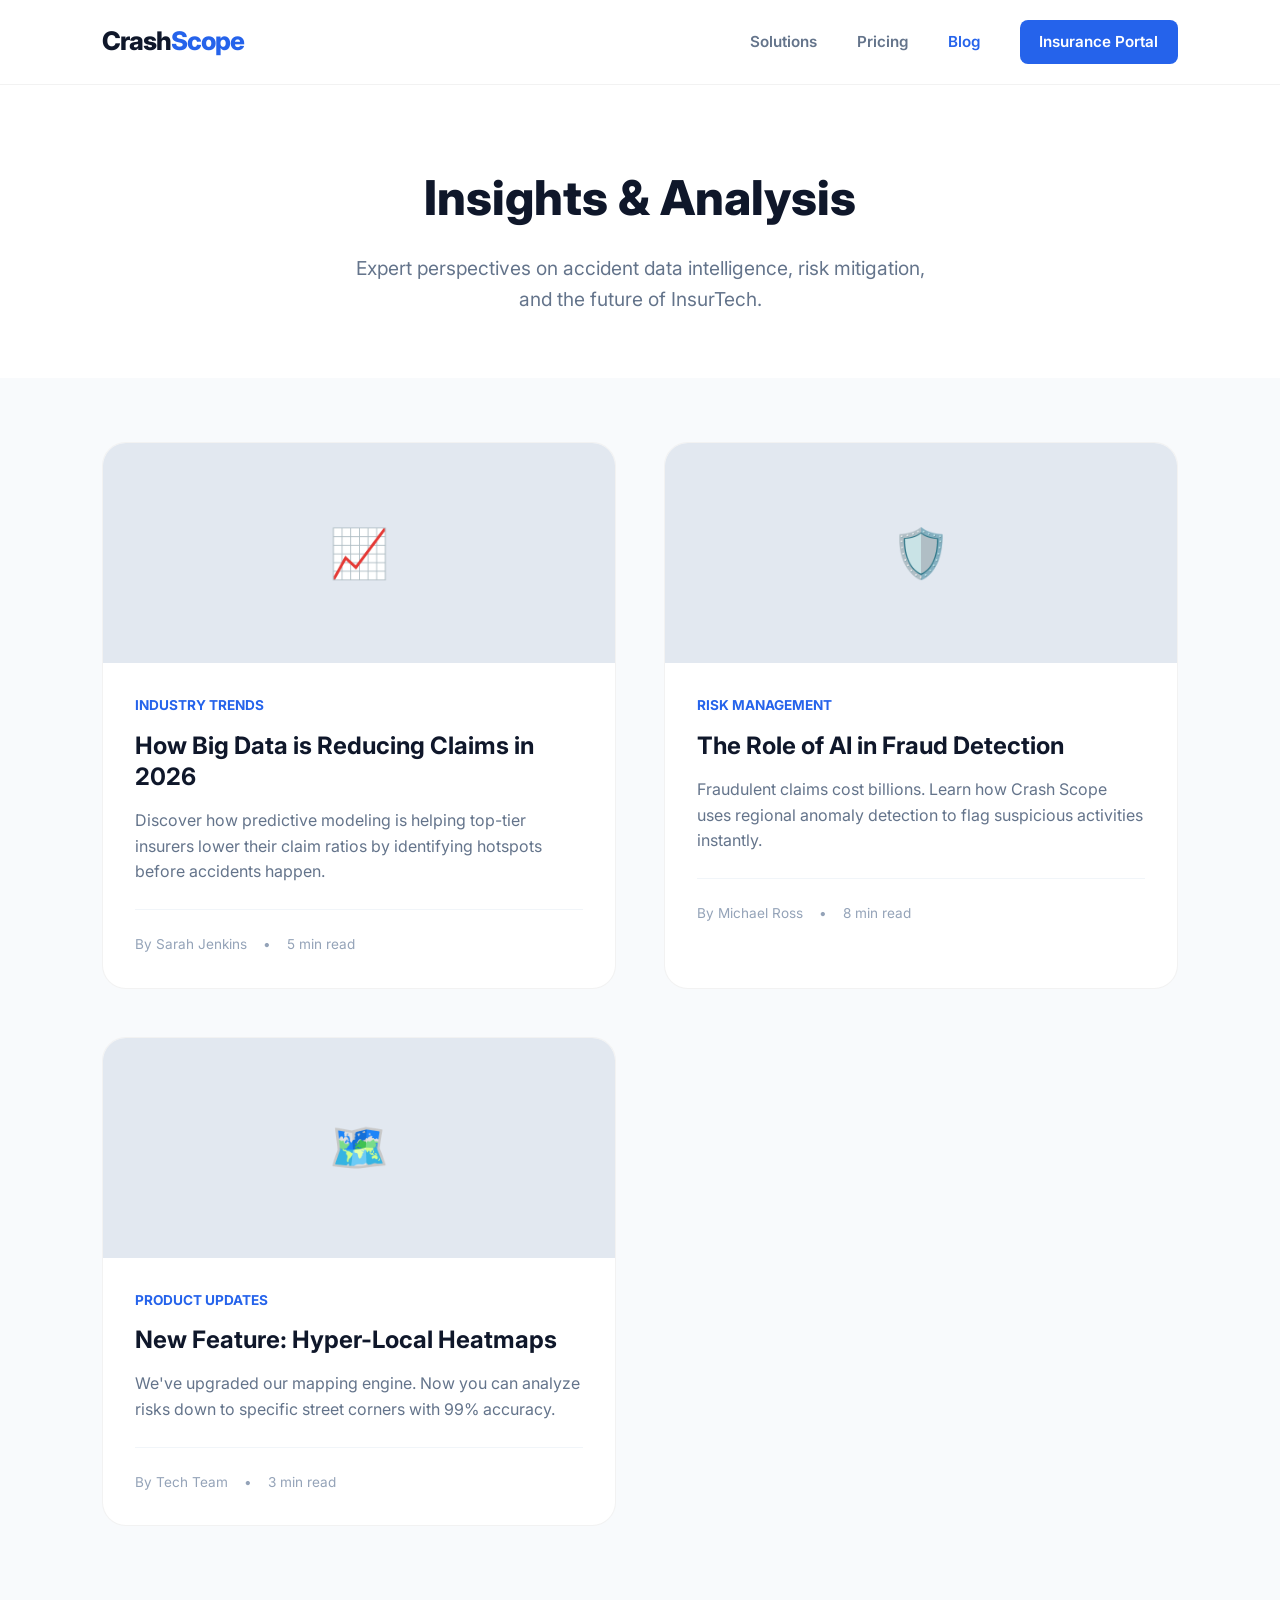
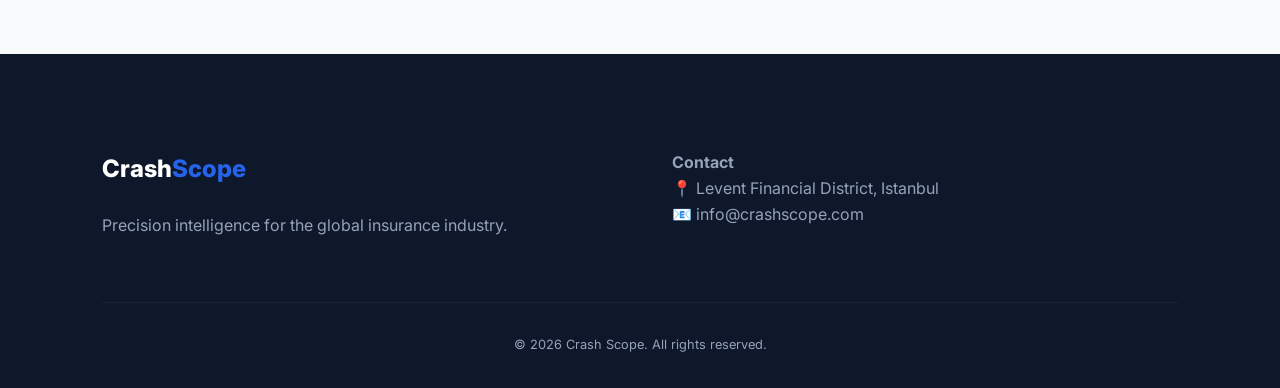
==== blog.html @ 92e64c14 "Create blog.html" ====
<!DOCTYPE html>
<html lang="en">
<head>
    <meta charset="UTF-8" />
    <meta name="viewport" content="width=device-width, initial-scale=1.0" />
    <title>Blog – Crash Scope Intelligence</title>
    <link href="https://fonts.googleapis.com/css2?family=Inter:wght@400;600;700;800&display=swap" rel="stylesheet">
    <style>
        :root { 
            --primary: #2563eb; 
            --primary-dark: #1d4ed8; 
            --secondary: #64748b; 
            --dark: #0f172a; 
            --light: #f8fafc; 
            --white: #ffffff; 
            --transition: all 0.3s cubic-bezier(0.4, 0, 0.2, 1); 
        }

        * { margin: 0; padding: 0; box-sizing: border-box; font-family: 'Inter', sans-serif; }
        body { background-color: var(--light); color: var(--dark); line-height: 1.6; }

        /* --- Navbar --- */
        .navbar { display: flex; justify-content: space-between; align-items: center; padding: 1.25rem 8%; background: rgba(255, 255, 255, 0.85); backdrop-filter: blur(15px); position: fixed; width: 100%; top: 0; z-index: 1000; border-bottom: 1px solid rgba(0,0,0,0.05); }
        .logo { font-size: 1.6rem; font-weight: 800; text-decoration: none; color: var(--dark); letter-spacing: -1px; } 
        .logo span { color: var(--primary); }
        nav { display: flex; align-items: center; gap: 2.5rem; }
        nav a { text-decoration: none; color: var(--secondary); font-weight: 600; font-size: 0.95rem; transition: var(--transition); }
        nav a:hover, nav a.active { color: var(--primary); }

        /* --- Blog Header --- */
        .blog-header { padding: 10rem 8% 4rem; text-align: center; background: white; }
        .blog-header h1 { font-size: 3rem; font-weight: 800; margin-bottom: 1rem; }
        .blog-header p { color: var(--secondary); font-size: 1.2rem; max-width: 600px; margin: 0 auto; }

        /* --- Blog Grid --- */
        .blog-container { padding: 4rem 8% 8rem; max-width: 1300px; margin: 0 auto; }
        .blog-grid { display: grid; grid-template-columns: repeat(auto-fit, minmax(350px, 1fr)); gap: 3rem; }

        .blog-card { background: var(--white); border-radius: 24px; overflow: hidden; border: 1px solid rgba(0,0,0,0.05); transition: var(--transition); cursor: pointer; display: flex; flex-direction: column; }
        .blog-card:hover { transform: translateY(-10px); box-shadow: 0 20px 40px rgba(0,0,0,0.05); border-color: var(--primary); }
        
        .blog-image { width: 100%; height: 220px; background: #e2e8f0; display: flex; align-items: center; justify-content: center; font-size: 3rem; }
        
        .blog-content { padding: 2rem; flex-grow: 1; }
        .blog-category { color: var(--primary); font-weight: 700; font-size: 0.85rem; text-transform: uppercase; margin-bottom: 0.8rem; display: block; }
        .blog-card h3 { font-size: 1.5rem; margin-bottom: 1rem; line-height: 1.3; }
        .blog-card p { color: var(--secondary); font-size: 1rem; margin-bottom: 1.5rem; }
        
        .blog-meta { display: flex; align-items: center; gap: 1rem; font-size: 0.85rem; color: #94a3b8; border-top: 1px solid #f1f5f9; padding-top: 1.5rem; }

        /* --- Footer --- */
        .footer { background: var(--dark); color: #94a3b8; padding: 6rem 8% 2rem; }
        .footer-grid { display: grid; grid-template-columns: repeat(auto-fit, minmax(200px, 1fr)); gap: 4rem; }
        .footer-logo { color: white; font-size: 1.5rem; font-weight: 800; text-decoration: none; margin-bottom: 1.5rem; display: block; }
        .footer-logo span { color: var(--primary); }

        @media (max-width: 768px) { .blog-header h1 { font-size: 2.2rem; } .navbar nav { display: none; } }
    </style>
</head>
<body>

    <header class="navbar">
        <a href="index.html" class="logo">Crash<span>Scope</span></a>
        <nav>
            <a href="index.html#solutions">Solutions</a>
            <a href="pricing.html">Pricing</a>
            <a href="blog.html" class="active">Blog</a>
            <a href="dashboard.html" style="background: var(--primary); color: white; padding: 0.6rem 1.2rem; border-radius: 8px; text-decoration: none;">Insurance Portal</a>
        </nav>
    </header>

    <header class="blog-header">
        <h1>Insights & Analysis</h1>
        <p>Expert perspectives on accident data intelligence, risk mitigation, and the future of InsurTech.</p>
    </header>

    <main class="blog-container">
        <div class="blog-grid">
            <article class="blog-card">
                <div class="blog-image">📈</div>
                <div class="blog-content">
                    <span class="blog-category">Industry Trends</span>
                    <h3>How Big Data is Reducing Claims in 2026</h3>
                    <p>Discover how predictive modeling is helping top-tier insurers lower their claim ratios by identifying hotspots before accidents happen.</p>
                    <div class="blog-meta">
                        <span>By Sarah Jenkins</span> • <span>5 min read</span>
                    </div>
                </div>
            </article>

            <article class="blog-card">
                <div class="blog-image">🛡️</div>
                <div class="blog-content">
                    <span class="blog-category">Risk Management</span>
                    <h3>The Role of AI in Fraud Detection</h3>
                    <p>Fraudulent claims cost billions. Learn how Crash Scope uses regional anomaly detection to flag suspicious activities instantly.</p>
                    <div class="blog-meta">
                        <span>By Michael Ross</span> • <span>8 min read</span>
                    </div>
                </div>
            </article>

            <article class="blog-card">
                <div class="blog-image">🗺️</div>
                <div class="blog-content">
                    <span class="blog-category">Product Updates</span>
                    <h3>New Feature: Hyper-Local Heatmaps</h3>
                    <p>We've upgraded our mapping engine. Now you can analyze risks down to specific street corners with 99% accuracy.</p>
                    <div class="blog-meta">
                        <span>By Tech Team</span> • <span>3 min read</span>
                    </div>
                </div>
            </article>
        </div>
    </main>

    <footer class="footer">
        <div class="footer-grid">
            <div class="footer-col">
                <a href="#" class="footer-logo">Crash<span>Scope</span></a>
                <p>Precision intelligence for the global insurance industry.</p>
            </div>
            <div class="footer-col">
                <h4>Contact</h4>
                <p>📍 Levent Financial District, Istanbul</p>
                <p>📧 info@crashscope.com</p>
            </div>
        </div>
        <div style="text-align: center; margin-top: 4rem; border-top: 1px solid rgba(255,255,255,0.05); padding-top: 2rem; font-size: 0.8rem;">
            &copy; 2026 Crash Scope. All rights reserved.
        </div>
    </footer>

</body>
</html>
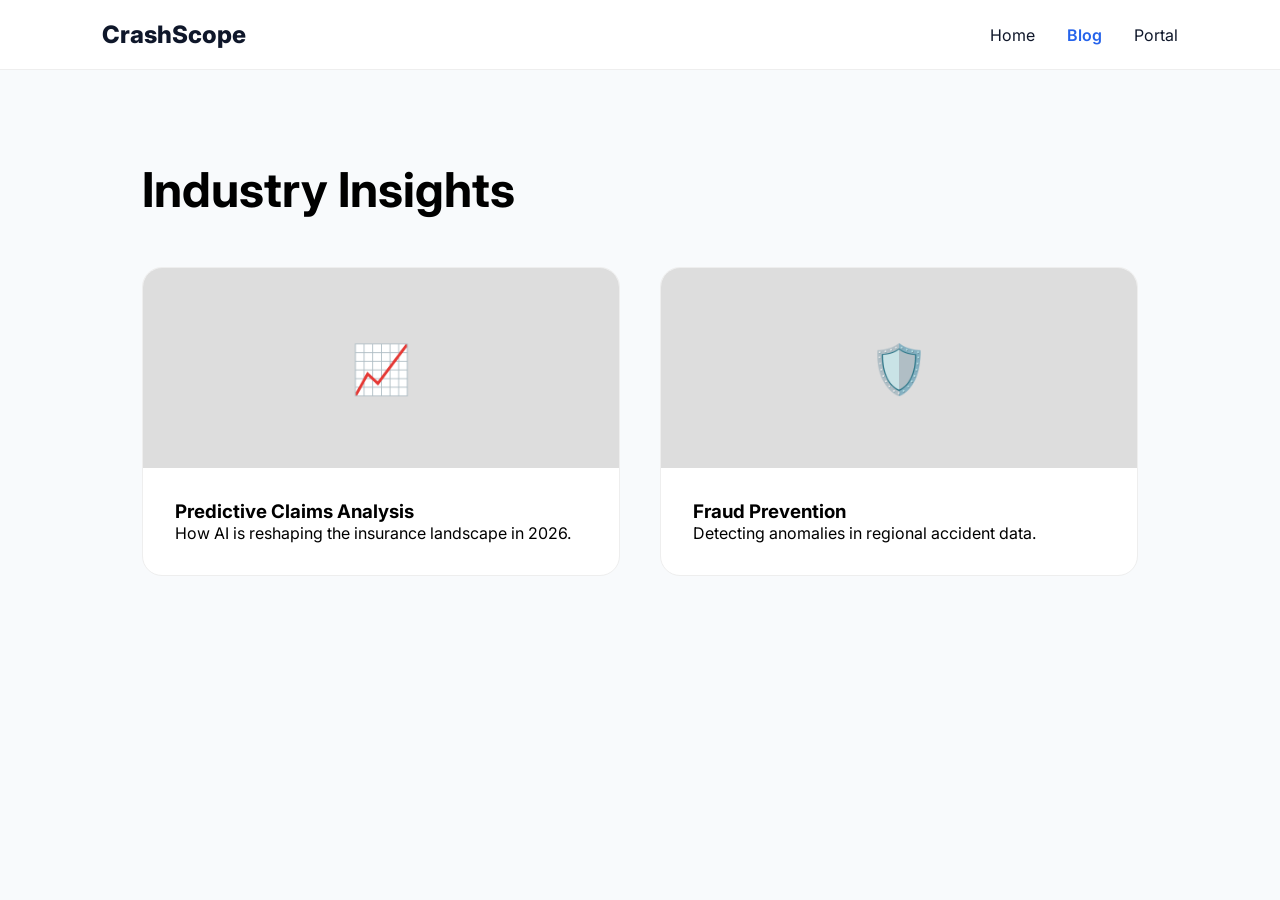
==== commit 486a8998: "Update blog.html" ====
--- a/blog.html
+++ b/blog.html
@@ -1,135 +1,35 @@
 <!DOCTYPE html>
 <html lang="en">
 <head>
-    <meta charset="UTF-8" />
-    <meta name="viewport" content="width=device-width, initial-scale=1.0" />
-    <title>Blog – Crash Scope Intelligence</title>
-    <link href="https://fonts.googleapis.com/css2?family=Inter:wght@400;600;700;800&display=swap" rel="stylesheet">
+    <meta charset="UTF-8" /><title>Blog – Crash Scope</title>
+    <link href="https://fonts.googleapis.com/css2?family=Inter:wght@400;600;800&display=swap" rel="stylesheet">
     <style>
-        :root { 
-            --primary: #2563eb; 
-            --primary-dark: #1d4ed8; 
-            --secondary: #64748b; 
-            --dark: #0f172a; 
-            --light: #f8fafc; 
-            --white: #ffffff; 
-            --transition: all 0.3s cubic-bezier(0.4, 0, 0.2, 1); 
-        }
-
+        :root { --primary: #2563eb; --dark: #0f172a; --light: #f8fafc; }
         * { margin: 0; padding: 0; box-sizing: border-box; font-family: 'Inter', sans-serif; }
-        body { background-color: var(--light); color: var(--dark); line-height: 1.6; }
-
-        /* --- Navbar --- */
-        .navbar { display: flex; justify-content: space-between; align-items: center; padding: 1.25rem 8%; background: rgba(255, 255, 255, 0.85); backdrop-filter: blur(15px); position: fixed; width: 100%; top: 0; z-index: 1000; border-bottom: 1px solid rgba(0,0,0,0.05); }
-        .logo { font-size: 1.6rem; font-weight: 800; text-decoration: none; color: var(--dark); letter-spacing: -1px; } 
-        .logo span { color: var(--primary); }
-        nav { display: flex; align-items: center; gap: 2.5rem; }
-        nav a { text-decoration: none; color: var(--secondary); font-weight: 600; font-size: 0.95rem; transition: var(--transition); }
-        nav a:hover, nav a.active { color: var(--primary); }
-
-        /* --- Blog Header --- */
-        .blog-header { padding: 10rem 8% 4rem; text-align: center; background: white; }
-        .blog-header h1 { font-size: 3rem; font-weight: 800; margin-bottom: 1rem; }
-        .blog-header p { color: var(--secondary); font-size: 1.2rem; max-width: 600px; margin: 0 auto; }
-
-        /* --- Blog Grid --- */
-        .blog-container { padding: 4rem 8% 8rem; max-width: 1300px; margin: 0 auto; }
-        .blog-grid { display: grid; grid-template-columns: repeat(auto-fit, minmax(350px, 1fr)); gap: 3rem; }
-
-        .blog-card { background: var(--white); border-radius: 24px; overflow: hidden; border: 1px solid rgba(0,0,0,0.05); transition: var(--transition); cursor: pointer; display: flex; flex-direction: column; }
-        .blog-card:hover { transform: translateY(-10px); box-shadow: 0 20px 40px rgba(0,0,0,0.05); border-color: var(--primary); }
-        
-        .blog-image { width: 100%; height: 220px; background: #e2e8f0; display: flex; align-items: center; justify-content: center; font-size: 3rem; }
-        
-        .blog-content { padding: 2rem; flex-grow: 1; }
-        .blog-category { color: var(--primary); font-weight: 700; font-size: 0.85rem; text-transform: uppercase; margin-bottom: 0.8rem; display: block; }
-        .blog-card h3 { font-size: 1.5rem; margin-bottom: 1rem; line-height: 1.3; }
-        .blog-card p { color: var(--secondary); font-size: 1rem; margin-bottom: 1.5rem; }
-        
-        .blog-meta { display: flex; align-items: center; gap: 1rem; font-size: 0.85rem; color: #94a3b8; border-top: 1px solid #f1f5f9; padding-top: 1.5rem; }
-
-        /* --- Footer --- */
-        .footer { background: var(--dark); color: #94a3b8; padding: 6rem 8% 2rem; }
-        .footer-grid { display: grid; grid-template-columns: repeat(auto-fit, minmax(200px, 1fr)); gap: 4rem; }
-        .footer-logo { color: white; font-size: 1.5rem; font-weight: 800; text-decoration: none; margin-bottom: 1.5rem; display: block; }
-        .footer-logo span { color: var(--primary); }
-
-        @media (max-width: 768px) { .blog-header h1 { font-size: 2.2rem; } .navbar nav { display: none; } }
+        body { background: var(--light); }
+        .navbar { display: flex; justify-content: space-between; align-items: center; padding: 1.25rem 8%; background: white; border-bottom: 1px solid #eee; position: fixed; width: 100%; top:0; z-index:100;}
+        .container { padding: 10rem 8% 4rem; max-width: 1200px; margin: 0 auto; }
+        .blog-grid { display: grid; grid-template-columns: repeat(auto-fit, minmax(350px, 1fr)); gap: 2.5rem; }
+        .card { background: white; border-radius: 20px; overflow: hidden; border: 1px solid #eee; transition: 0.3s; }
+        .card:hover { transform: translateY(-5px); box-shadow: 0 20px 30px rgba(0,0,0,0.05); }
+        .card-body { padding: 2rem; }
     </style>
 </head>
 <body>
-
     <header class="navbar">
-        <a href="index.html" class="logo">Crash<span>Scope</span></a>
-        <nav>
-            <a href="index.html#solutions">Solutions</a>
-            <a href="pricing.html">Pricing</a>
-            <a href="blog.html" class="active">Blog</a>
-            <a href="dashboard.html" style="background: var(--primary); color: white; padding: 0.6rem 1.2rem; border-radius: 8px; text-decoration: none;">Insurance Portal</a>
+        <a href="index.html" style="text-decoration:none; color:var(--dark); font-weight:800; font-size:1.5rem;">Crash<span>Scope</span></a>
+        <nav style="display:flex; gap:2rem;">
+            <a href="index.html" style="text-decoration:none; color:var(--dark);">Home</a>
+            <a href="blog.html" style="color:var(--primary); text-decoration:none; font-weight:600;">Blog</a>
+            <a href="dashboard.html" style="text-decoration:none; color:var(--dark);">Portal</a>
         </nav>
     </header>
-
-    <header class="blog-header">
-        <h1>Insights & Analysis</h1>
-        <p>Expert perspectives on accident data intelligence, risk mitigation, and the future of InsurTech.</p>
-    </header>
-
-    <main class="blog-container">
+    <div class="container">
+        <h1 style="margin-bottom: 3rem; font-size: 3rem;">Industry Insights</h1>
         <div class="blog-grid">
-            <article class="blog-card">
-                <div class="blog-image">📈</div>
-                <div class="blog-content">
-                    <span class="blog-category">Industry Trends</span>
-                    <h3>How Big Data is Reducing Claims in 2026</h3>
-                    <p>Discover how predictive modeling is helping top-tier insurers lower their claim ratios by identifying hotspots before accidents happen.</p>
-                    <div class="blog-meta">
-                        <span>By Sarah Jenkins</span> • <span>5 min read</span>
-                    </div>
-                </div>
-            </article>
-
-            <article class="blog-card">
-                <div class="blog-image">🛡️</div>
-                <div class="blog-content">
-                    <span class="blog-category">Risk Management</span>
-                    <h3>The Role of AI in Fraud Detection</h3>
-                    <p>Fraudulent claims cost billions. Learn how Crash Scope uses regional anomaly detection to flag suspicious activities instantly.</p>
-                    <div class="blog-meta">
-                        <span>By Michael Ross</span> • <span>8 min read</span>
-                    </div>
-                </div>
-            </article>
-
-            <article class="blog-card">
-                <div class="blog-image">🗺️</div>
-                <div class="blog-content">
-                    <span class="blog-category">Product Updates</span>
-                    <h3>New Feature: Hyper-Local Heatmaps</h3>
-                    <p>We've upgraded our mapping engine. Now you can analyze risks down to specific street corners with 99% accuracy.</p>
-                    <div class="blog-meta">
-                        <span>By Tech Team</span> • <span>3 min read</span>
-                    </div>
-                </div>
-            </article>
+            <div class="card"><div style="height:200px; background:#ddd; display:flex; align-items:center; justify-content:center; font-size:3rem;">📈</div><div class="card-body"><h3>Predictive Claims Analysis</h3><p>How AI is reshaping the insurance landscape in 2026.</p></div></div>
+            <div class="card"><div style="height:200px; background:#ddd; display:flex; align-items:center; justify-content:center; font-size:3rem;">🛡️</div><div class="card-body"><h3>Fraud Prevention</h3><p>Detecting anomalies in regional accident data.</p></div></div>
         </div>
-    </main>
-
-    <footer class="footer">
-        <div class="footer-grid">
-            <div class="footer-col">
-                <a href="#" class="footer-logo">Crash<span>Scope</span></a>
-                <p>Precision intelligence for the global insurance industry.</p>
-            </div>
-            <div class="footer-col">
-                <h4>Contact</h4>
-                <p>📍 Levent Financial District, Istanbul</p>
-                <p>📧 info@crashscope.com</p>
-            </div>
-        </div>
-        <div style="text-align: center; margin-top: 4rem; border-top: 1px solid rgba(255,255,255,0.05); padding-top: 2rem; font-size: 0.8rem;">
-            &copy; 2026 Crash Scope. All rights reserved.
-        </div>
-    </footer>
-
+    </div>
 </body>
 </html>
